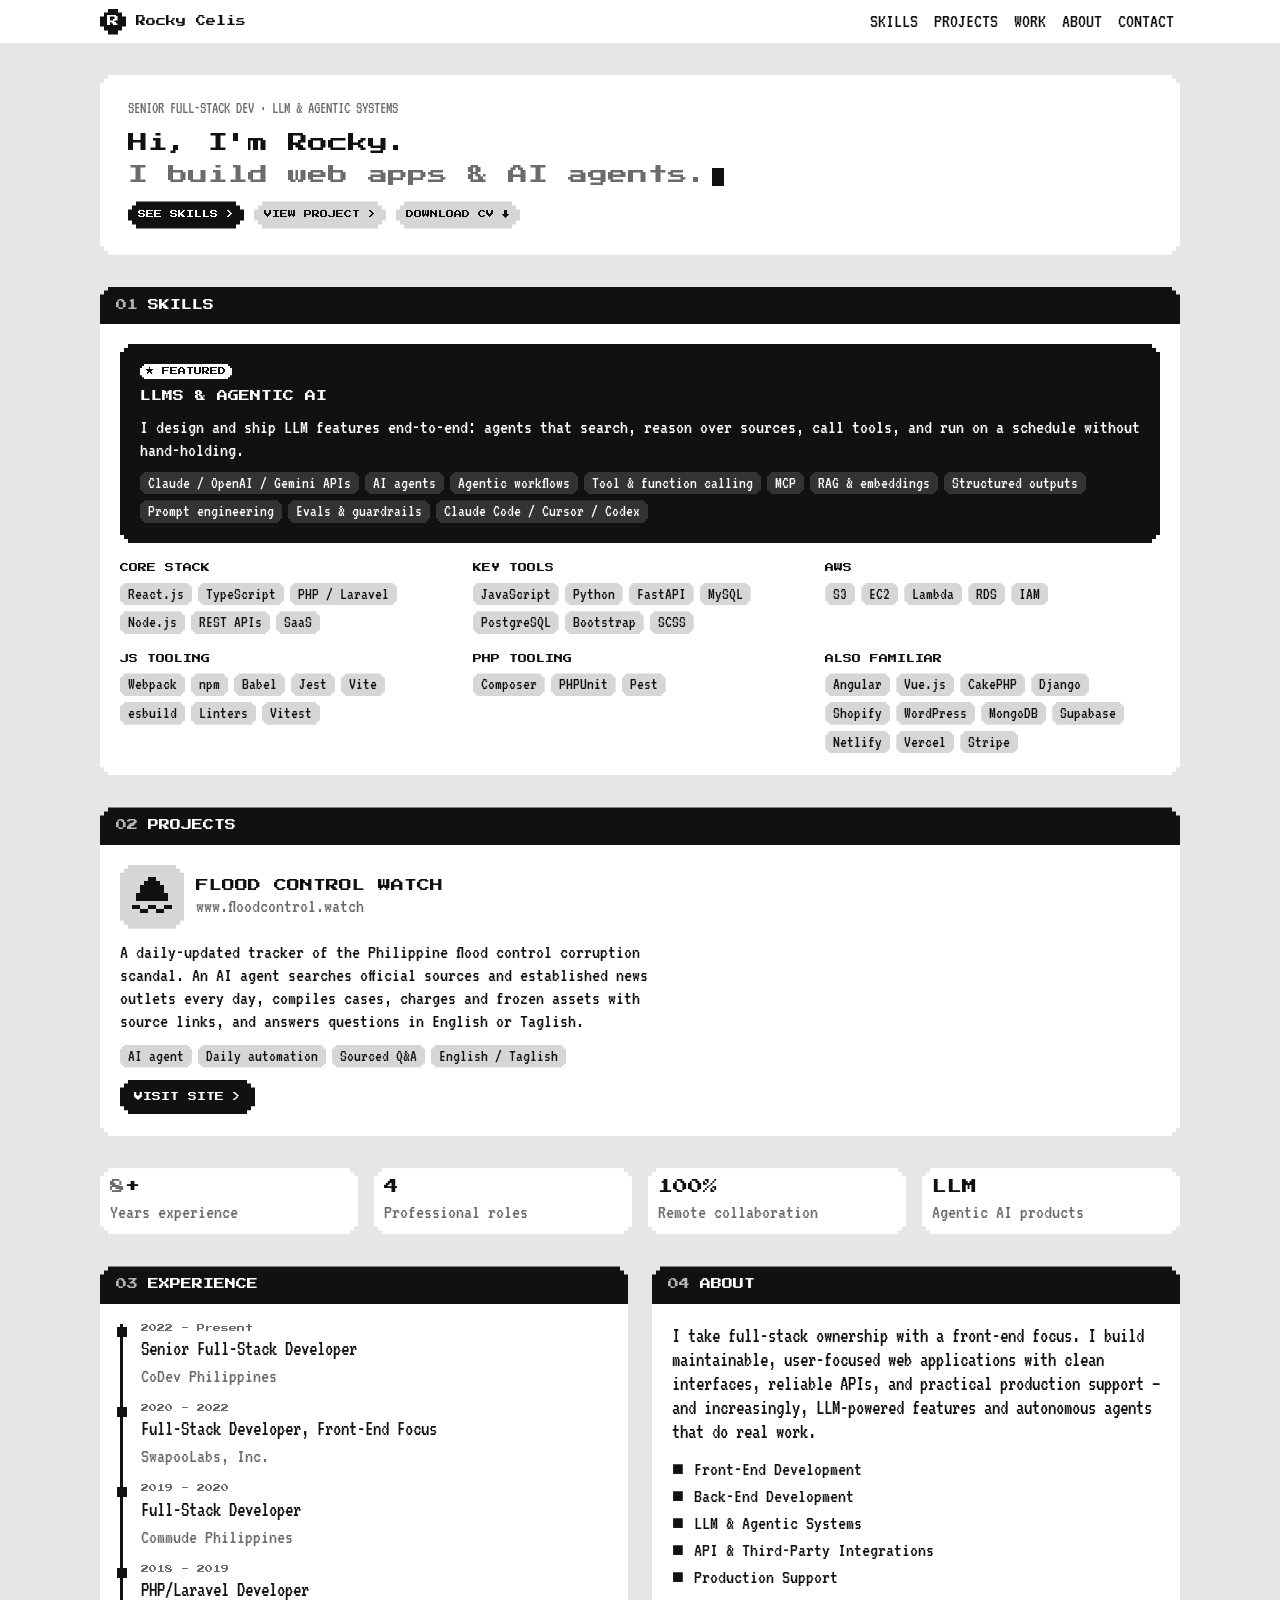
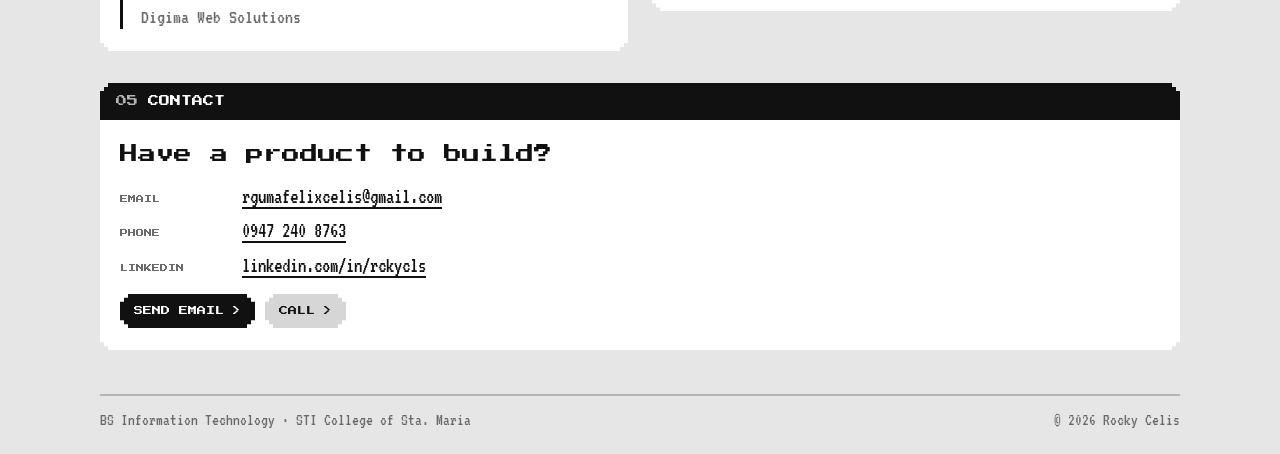
==== pixel/index.html @ 2d607557 "Simplify hero and show skills before projects Remove the R logo from the hero, shrink the hero text " ====
<!DOCTYPE html>
<html lang="en">
  <head>
    <meta charset="UTF-8" />
    <meta name="viewport" content="width=device-width, initial-scale=1.0" />
    <meta name="description" content="Rocky Celis is a senior full-stack developer building production web apps and LLM-powered, agentic products." />
    <title>Rocky Celis | Senior Full-Stack Developer</title>
    <link rel="icon" type="image/png" href="../assets/rocky-celis-logo.png" />
    <link rel="preconnect" href="https://fonts.googleapis.com" />
    <link rel="preconnect" href="https://fonts.gstatic.com" crossorigin />
    <link href="https://fonts.googleapis.com/css2?family=Press+Start+2P&family=VT323&display=swap" rel="stylesheet" />
    <link rel="stylesheet" href="styles.css" />
  </head>
  <body>
    <header class="site-header">
      <div class="wrap header-inner">
        <a class="brand" href="#top" aria-label="Rocky Celis home">
          <span class="brand-mark" aria-hidden="true">R</span>
          <span>Rocky Celis</span>
        </a>
        <nav class="site-nav" aria-label="Primary navigation">
          <a href="#skills">Skills</a><a href="#projects">Projects</a><a href="#experience">Work</a><a href="#about">About</a><a href="#contact">Contact</a>
        </nav>
      </div>
    </header>

    <main id="top" class="wrap">
      <section class="hero box" aria-labelledby="hero-title">
        <div class="hero-copy">
          <p class="eyebrow">Senior full-stack dev &middot; LLM &amp; agentic systems</p>
          <h1 id="hero-title">Hi, I&apos;m Rocky.<br /><span class="hero-line">I build web apps &amp; AI <span class="nowrap">agents.<span class="cursor" aria-hidden="true"></span></span></span></h1>
          <div class="actions">
            <a class="btn btn-dark" href="#skills">See skills <span aria-hidden="true">&gt;</span></a>
            <a class="btn" href="#projects">View project <span aria-hidden="true">&gt;</span></a>
            <a class="btn" href="../assets/Rocky_Celis_CV.pdf" download>Download CV <span aria-hidden="true">&#8595;</span></a>
          </div>
        </div>
      </section>

      <section id="skills" class="box panel">
        <h2 class="panel-title"><span>01</span>Skills</h2>
        <div class="panel-body skill-grid">
          <div class="featured">
            <p class="badge">&#9733; Featured</p>
            <h3>LLMs &amp; Agentic AI</h3>
            <p>I design and ship LLM features end-to-end: agents that search, reason over sources, call tools, and run on a schedule without hand-holding.</p>
            <div class="tags"><span>Claude / OpenAI / Gemini APIs</span><span>AI agents</span><span>Agentic workflows</span><span>Tool &amp; function calling</span><span>MCP</span><span>RAG &amp; embeddings</span><span>Structured outputs</span><span>Prompt engineering</span><span>Evals &amp; guardrails</span><span>Claude Code / Cursor / Codex</span></div>
          </div>
          <div class="skill-row"><h3>Core stack</h3><div class="tags"><span>React.js</span><span>TypeScript</span><span>PHP / Laravel</span><span>Node.js</span><span>REST APIs</span><span>SaaS</span></div></div>
          <div class="skill-row"><h3>Key tools</h3><div class="tags"><span>JavaScript</span><span>Python</span><span>FastAPI</span><span>MySQL</span><span>PostgreSQL</span><span>Bootstrap</span><span>SCSS</span></div></div>
          <div class="skill-row"><h3>AWS</h3><div class="tags"><span>S3</span><span>EC2</span><span>Lambda</span><span>RDS</span><span>IAM</span></div></div>
          <div class="skill-row"><h3>JS tooling</h3><div class="tags"><span>Webpack</span><span>npm</span><span>Babel</span><span>Jest</span><span>Vite</span><span>esbuild</span><span>Linters</span><span>Vitest</span></div></div>
          <div class="skill-row"><h3>PHP tooling</h3><div class="tags"><span>Composer</span><span>PHPUnit</span><span>Pest</span></div></div>
          <div class="skill-row"><h3>Also familiar</h3><div class="tags"><span>Angular</span><span>Vue.js</span><span>CakePHP</span><span>Django</span><span>Shopify</span><span>WordPress</span><span>MongoDB</span><span>Supabase</span><span>Netlify</span><span>Vercel</span><span>Stripe</span></div></div>
        </div>
      </section>

      <section id="projects" class="box panel">
        <h2 class="panel-title"><span>02</span>Projects</h2>
        <div class="panel-body">
          <article class="project">
            <div class="project-head">
              <div class="project-icon" aria-hidden="true">
                <svg viewBox="0 0 12 12" shape-rendering="crispEdges">
                  <rect x="5" y="1" width="2" height="1" /><rect x="4" y="2" width="4" height="1" /><rect x="3" y="3" width="6" height="2" /><rect x="2" y="5" width="8" height="2" />
                  <rect x="1" y="8" width="2" height="1" /><rect x="3" y="9" width="2" height="1" /><rect x="5" y="8" width="2" height="1" /><rect x="7" y="9" width="2" height="1" /><rect x="9" y="8" width="2" height="1" />
                </svg>
              </div>
              <div>
                <h3>Flood Control Watch</h3>
                <p class="project-url">www.floodcontrol.watch</p>
              </div>
            </div>
            <p>A daily-updated tracker of the Philippine flood control corruption scandal. An AI agent searches official sources and established news outlets every day, compiles cases, charges and frozen assets with source links, and answers questions in English or Taglish.</p>
            <div class="tags"><span>AI agent</span><span>Daily automation</span><span>Sourced Q&amp;A</span><span>English / Taglish</span></div>
            <a class="btn btn-dark" href="https://www.floodcontrol.watch" target="_blank" rel="noreferrer">Visit site <span aria-hidden="true">&gt;</span></a>
          </article>
        </div>
      </section>

      <section class="stats" aria-label="Career highlights">
        <div class="box"><strong><span data-experience-start="2018">8</span>+</strong><span>Years experience</span></div>
        <div class="box"><strong>4</strong><span>Professional roles</span></div>
        <div class="box"><strong>100%</strong><span>Remote collaboration</span></div>
        <div class="box"><strong>LLM</strong><span>Agentic AI products</span></div>
      </section>

      <div class="work-grid">
        <section id="experience" class="box panel">
          <h2 class="panel-title"><span>03</span>Experience</h2>
          <div class="panel-body">
            <ol class="timeline">
              <li><span>2022 - Present</span><strong>Senior Full-Stack Developer</strong><p>CoDev Philippines</p></li>
              <li><span>2020 - 2022</span><strong>Full-Stack Developer, Front-End Focus</strong><p>SwapooLabs, Inc.</p></li>
              <li><span>2019 - 2020</span><strong>Full-Stack Developer</strong><p>Commude Philippines</p></li>
              <li><span>2018 - 2019</span><strong>PHP/Laravel Developer</strong><p>Digima Web Solutions</p></li>
            </ol>
          </div>
        </section>

        <section id="about" class="box panel">
          <h2 class="panel-title"><span>04</span>About</h2>
          <div class="panel-body about">
            <p class="lead">I take full-stack ownership with a front-end focus. I build maintainable, user-focused web applications with clean interfaces, reliable APIs, and practical production support &mdash; and increasingly, LLM-powered features and autonomous agents that do real work.</p>
            <ul class="checklist">
              <li>Front-End Development</li>
              <li>Back-End Development</li>
              <li>LLM &amp; Agentic Systems</li>
              <li>API &amp; Third-Party Integrations</li>
              <li>Production Support</li>
            </ul>
          </div>
        </section>
      </div>

      <section id="contact" class="box panel">
        <h2 class="panel-title"><span>05</span>Contact</h2>
        <div class="panel-body contact">
          <p class="contact-cta">Have a product to build?</p>
          <dl class="contact-list">
            <div><dt>Email</dt><dd><a href="mailto:rgumafelixcelis@gmail.com">rgumafelixcelis@gmail.com</a></dd></div>
            <div><dt>Phone</dt><dd><a href="tel:+639472408763">0947 240 8763</a></dd></div>
            <div><dt>LinkedIn</dt><dd><a href="https://linkedin.com/in/rckycls/" target="_blank" rel="noreferrer">linkedin.com/in/rckycls</a></dd></div>
          </dl>
          <div class="actions">
            <a class="btn btn-dark" href="mailto:rgumafelixcelis@gmail.com">Send email <span aria-hidden="true">&gt;</span></a>
            <a class="btn" href="tel:+639472408763">Call <span aria-hidden="true">&gt;</span></a>
          </div>
        </div>
      </section>
    </main>

    <footer class="wrap site-footer">
      <span>BS Information Technology &middot; STI College of Sta. Maria</span>
      <span>&copy; <span data-current-year>2026</span> Rocky Celis</span>
    </footer>

    <script>
      document.querySelectorAll("[data-current-year]").forEach((el) => (el.textContent = new Date().getFullYear()));
      document.querySelectorAll("[data-experience-start]").forEach((el) => (el.textContent = new Date().getFullYear() - Number(el.dataset.experienceStart)));
    </script>
  </body>
</html>
---- pixel/styles.css ----
/* Flat pixel theme — black, white and grays. Mobile first. */

:root {
  --ink: #111111;
  --paper: #ffffff;
  --bg: #e6e6e6;
  --g1: #d6d6d6;
  --g2: #b4b4b4;
  --g3: #6b6b6b;
  --g4: #333333;
  --px: 2px;
  --step: 3px;
  --head: "Press Start 2P", ui-monospace, monospace;
  --body: "VT323", ui-monospace, monospace;
}

@media (min-width: 768px) {
  :root {
    --px: 3px;
    --step: 4px;
  }
}

*,
*::before,
*::after {
  box-sizing: border-box;
}

html {
  scroll-behavior: smooth;
  scroll-padding-top: 100px;
}

body {
  margin: 0;
  background: var(--bg);
  color: var(--ink);
  font-family: var(--body);
  font-size: 19px;
  line-height: 1.15;
  -webkit-font-smoothing: none;
  font-smooth: never;
}

::selection {
  background: var(--ink);
  color: var(--paper);
}

a {
  color: inherit;
}

h1,
h2,
h3,
p {
  margin: 0;
}

:focus-visible {
  outline: var(--px) dashed var(--ink);
  outline-offset: calc(var(--px) * 2);
}

.wrap {
  width: min(100% - 32px, 1080px);
  margin-inline: auto;
}

/* ---------- pixel primitives ---------- */

/* Flat blocks with stepped "pixel" corners — no borders, bevels or shadows. */
.box,
.btn,
.featured,
.tags span,
.badge,
.brand-mark,
.project-icon {
  --s1: var(--step);
  --s2: calc(var(--step) * 2);
  clip-path: polygon(
    0 var(--s2), var(--s1) var(--s2), var(--s1) var(--s1), var(--s2) var(--s1), var(--s2) 0,
    calc(100% - var(--s2)) 0, calc(100% - var(--s2)) var(--s1), calc(100% - var(--s1)) var(--s1), calc(100% - var(--s1)) var(--s2), 100% var(--s2),
    100% calc(100% - var(--s2)), calc(100% - var(--s1)) calc(100% - var(--s2)), calc(100% - var(--s1)) calc(100% - var(--s1)), calc(100% - var(--s2)) calc(100% - var(--s1)), calc(100% - var(--s2)) 100%,
    var(--s2) 100%, var(--s2) calc(100% - var(--s1)), var(--s1) calc(100% - var(--s1)), var(--s1) calc(100% - var(--s2)), 0 calc(100% - var(--s2))
  );
}

.tags span,
.badge {
  --step: 2px;
}

.box {
  background: var(--paper);
}

.btn {
  display: inline-flex;
  align-items: center;
  justify-content: center;
  gap: 8px;
  padding: 11px 14px;
  background: var(--g1);
  color: var(--ink);
  font-family: var(--head);
  font-size: 9px;
  line-height: 1.4;
  text-transform: uppercase;
  text-decoration: none;
}

.btn:hover {
  background: var(--g2);
}

.btn-dark {
  background: var(--ink);
  color: var(--paper);
}

.btn-dark:hover {
  background: var(--g4);
}

/* clip-path hides outlines, so show focus with an inverted block instead. */
.btn:focus-visible {
  outline: none;
  background: var(--g3);
  color: var(--paper);
  text-decoration: underline;
}

.actions {
  display: flex;
  flex-wrap: wrap;
  gap: 10px;
}

.tags {
  display: flex;
  flex-wrap: wrap;
  align-items: flex-start;
  align-content: flex-start;
  gap: 6px;
}

.tags span {
  padding: 2px 8px;
  background: var(--g1);
  font-size: 17px;
  line-height: 1.1;
}

/* ---------- header ---------- */

.site-header {
  position: sticky;
  top: 0;
  z-index: 10;
  background: var(--paper);
}

.header-inner {
  display: flex;
  flex-wrap: wrap;
  align-items: center;
  justify-content: space-between;
  gap: 6px 20px;
  padding-block: 8px;
}

.brand {
  display: inline-flex;
  align-items: center;
  gap: 10px;
  font-family: var(--head);
  font-size: 10px;
  text-decoration: none;
}

.brand-mark {
  display: grid;
  place-items: center;
  width: 26px;
  height: 26px;
  background: var(--ink);
  color: var(--paper);
  font-size: 12px;
}

.site-nav {
  display: flex;
  width: 100%;
  gap: 4px;
  overflow-x: auto;
  scrollbar-width: none;
}

.site-nav::-webkit-scrollbar {
  display: none;
}

.site-nav a {
  flex: 1 0 auto;
  padding: 2px 4px;
  text-align: center;
  text-decoration: none;
  text-transform: uppercase;
  font-size: 18px;
}

.site-nav a:hover {
  background: var(--ink);
  color: var(--paper);
}

/* ---------- layout ---------- */

main {
  display: grid;
  gap: 24px;
  padding-block: 20px 32px;
}

.panel-title {
  display: flex;
  align-items: center;
  gap: 10px;
  padding: 9px 12px;
  background: var(--ink);
  color: var(--paper);
  font-family: var(--head);
  font-size: 10px;
  font-weight: 400;
  line-height: 1.4;
  text-transform: uppercase;
}

.panel-title span {
  color: var(--g2);
}

.panel-body {
  padding: 14px 14px 18px;
}

h3 {
  font-family: var(--head);
  font-size: 9px;
  font-weight: 400;
  line-height: 1.5;
  text-transform: uppercase;
}

/* ---------- hero ---------- */

.hero {
  padding: 14px 14px 16px;
}

.hero .btn {
  padding: 8px 10px;
  font-size: 8px;
}


.hero-copy {
  display: grid;
  gap: 10px;
}

.eyebrow {
  color: var(--g3);
  font-size: 16px;
  text-transform: uppercase;
}

h1 {
  font-family: var(--head);
  font-size: clamp(12px, 3.4vw, 20px);
  font-weight: 400;
  line-height: 1.6;
}

.nowrap {
  white-space: nowrap;
}

.hero-line {
  color: var(--g3);
}

.cursor {
  display: inline-block;
  width: 0.6em;
  height: 0.9em;
  margin-left: 0.2em;
  background: var(--ink);
  vertical-align: -0.05em;
  animation: blink 1s steps(1) infinite;
}

@keyframes blink {
  50% {
    opacity: 0;
  }
}

/* ---------- stats ---------- */

.stats {
  display: grid;
  grid-template-columns: repeat(2, minmax(0, 1fr));
  gap: 16px;
}

.stats > div {
  display: grid;
  gap: 6px;
  padding: 10px;
}

.stats strong {
  font-family: var(--head);
  font-size: 13px;
  font-weight: 400;
}

.stats span {
  color: var(--g3);
}

/* ---------- about ---------- */

.about {
  display: grid;
  gap: 14px;
}

.lead {
  font-size: 21px;
}

.checklist {
  display: grid;
  gap: 4px;
  margin: 0;
  padding: 0;
  list-style: none;
}

.checklist li::before {
  content: "\25A0";
  margin-right: 10px;
}

/* ---------- skills ---------- */

.skill-grid {
  display: grid;
  gap: 18px;
}

.featured {
  display: grid;
  gap: 10px;
  padding: 14px;
  background: var(--ink);
  color: var(--paper);
}

.featured h3 {
  font-size: 11px;
}

.featured .tags span {
  background: var(--g4);
  color: var(--paper);
}

.badge {
  justify-self: start;
  padding: 3px 6px;
  background: var(--paper);
  color: var(--ink);
  font-family: var(--head);
  font-size: 8px;
  text-transform: uppercase;
}

.skill-row {
  display: grid;
  align-content: start;
  gap: 8px;
}

/* ---------- experience ---------- */

.work-grid {
  display: grid;
  gap: 24px;
}

.timeline {
  display: grid;
  gap: 16px;
  margin: 0;
  padding: 0 0 0 18px;
  list-style: none;
  border-left: var(--px) solid var(--ink);
}

.timeline li {
  position: relative;
  display: grid;
  gap: 4px;
}

.timeline li::before {
  content: "";
  position: absolute;
  top: 3px;
  left: calc(-18px - var(--px) / 2 - 5px);
  width: 10px;
  height: 10px;
  background: var(--ink);
}

.timeline span {
  font-family: var(--head);
  font-size: 8px;
  color: var(--g3);
}

.timeline strong {
  font-weight: 400;
  font-size: 21px;
}

.timeline p {
  color: var(--g3);
}

/* ---------- project ---------- */

.project {
  display: grid;
  gap: 12px;
  justify-items: start;
}

.project-head {
  display: flex;
  align-items: center;
  gap: 12px;
}

.project-icon {
  flex: none;
  width: 44px;
  padding: 5px;
  background: var(--g1);
}

.project-icon svg {
  display: block;
  width: 100%;
  fill: var(--ink);
}

.project h3 {
  font-size: 10px;
}

.project-url {
  color: var(--g3);
  overflow-wrap: anywhere;
}

/* ---------- contact ---------- */

.contact {
  display: grid;
  gap: 16px;
}

.contact-cta {
  font-family: var(--head);
  font-size: clamp(12px, 3.4vw, 18px);
  line-height: 1.6;
}

.contact-list {
  display: grid;
  gap: 10px;
  margin: 0;
}

.contact-list div {
  display: grid;
  gap: 2px;
}

.contact-list dt {
  font-family: var(--head);
  font-size: 8px;
  color: var(--g3);
  text-transform: uppercase;
}

.contact-list dd {
  margin: 0;
  font-size: 21px;
  overflow-wrap: anywhere;
}

.contact-list a {
  text-decoration-thickness: 2px;
  text-underline-offset: 4px;
}

.contact-list a:hover {
  background: var(--ink);
  color: var(--paper);
  text-decoration: none;
}

/* ---------- footer ---------- */

.site-footer {
  display: flex;
  flex-wrap: wrap;
  justify-content: space-between;
  gap: 6px 24px;
  padding: 14px 0 24px;
  border-top: 2px solid var(--g2);
  color: var(--g3);
  font-size: 17px;
}

/* ---------- tablet ---------- */

@media (min-width: 640px) {
  .stats {
    grid-template-columns: repeat(4, minmax(0, 1fr));
  }

  .site-nav {
    width: auto;
  }

  .site-nav a {
    flex: none;
    padding-inline: 6px;
    font-size: 20px;
  }
}

@media (min-width: 768px) {
  body {
    font-size: 20px;
  }

  main {
    gap: 32px;
    padding-block: 32px 44px;
  }

  .panel-title {
    font-size: 11px;
    padding: 11px 16px;
  }

  .panel-body {
    padding: 20px 20px 22px;
  }

  .hero {
    padding: 18px 20px 20px;
  }

  .stats strong {
    font-size: 15px;
  }

  .skill-grid {
    grid-template-columns: repeat(2, minmax(0, 1fr));
  }

  .featured {
    grid-column: 1 / -1;
    padding: 20px;
  }

  .project-icon {
    width: 64px;
    padding: 8px;
  }

  .project h3 {
    font-size: 13px;
  }

  .project > p {
    max-width: 68ch;
  }

  .contact-list div {
    grid-template-columns: 120px 1fr;
    align-items: baseline;
  }
}

/* ---------- desktop ---------- */

@media (min-width: 1024px) {
  .hero {
    padding: 24px 28px 26px;
  }

  .skill-grid {
    grid-template-columns: repeat(3, minmax(0, 1fr));
  }

  .work-grid {
    grid-template-columns: repeat(2, minmax(0, 1fr));
    align-items: start;
  }
}

@media (prefers-reduced-motion: reduce) {
  html {
    scroll-behavior: auto;
  }

  .cursor {
    animation: none;
  }
}
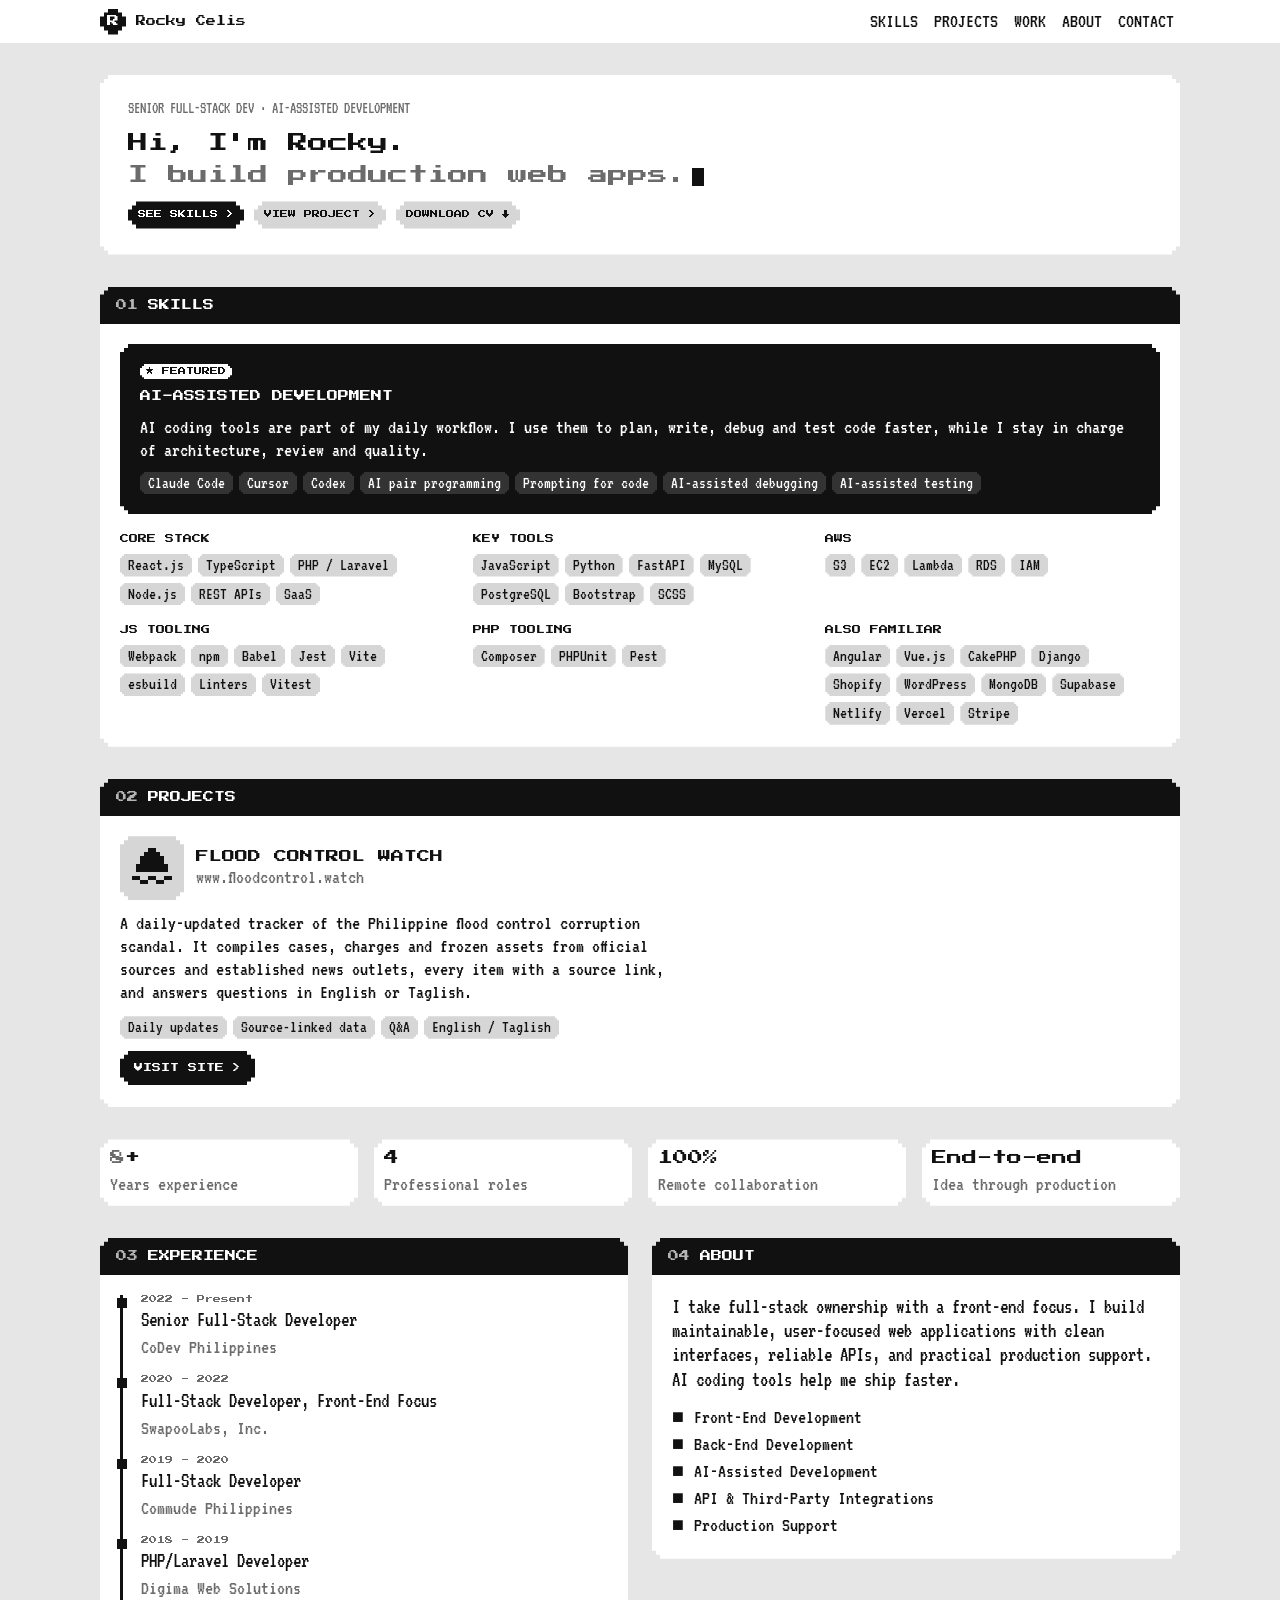
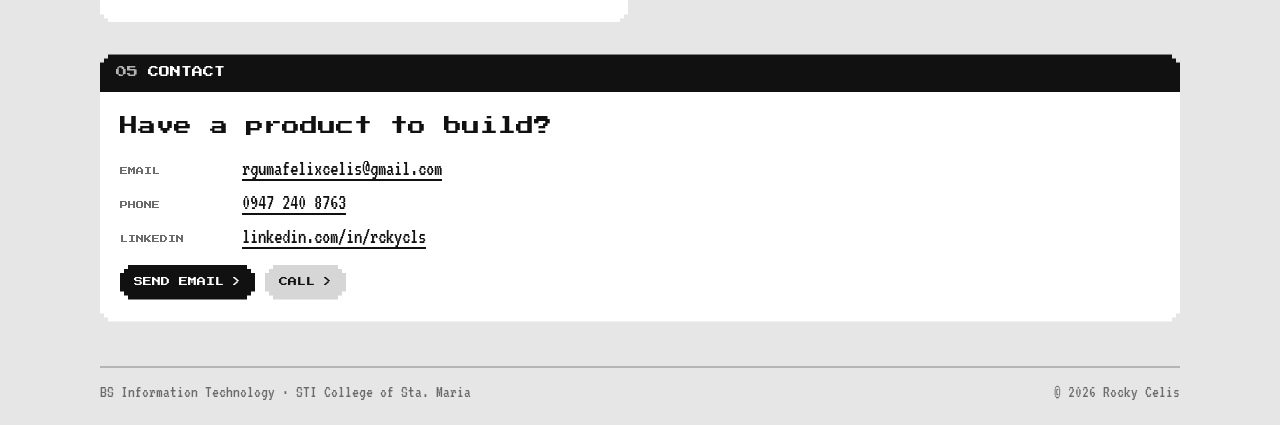
==== commit 22b60e33: "Describe AI work as AI-assisted development, not agent building Replace claims about building AI age" ====
--- a/pixel/index.html
+++ b/pixel/index.html
@@ -3,9 +3,11 @@
   <head>
     <meta charset="UTF-8" />
     <meta name="viewport" content="width=device-width, initial-scale=1.0" />
-    <meta name="description" content="Rocky Celis is a senior full-stack developer building production web apps and LLM-powered, agentic products." />
+    <meta name="description" content="Rocky Celis is a senior full-stack developer building production web apps with React, TypeScript, Laravel and Node.js, using AI coding tools to ship faster." />
     <title>Rocky Celis | Senior Full-Stack Developer</title>
-    <link rel="icon" type="image/png" href="../assets/rocky-celis-logo.png" />
+    <link rel="icon" type="image/png" sizes="44x44" href="favicon.png" />
+    <link rel="icon" type="image/svg+xml" href="favicon.svg" />
+    <link rel="apple-touch-icon" href="apple-touch-icon.png" />
     <link rel="preconnect" href="https://fonts.googleapis.com" />
     <link rel="preconnect" href="https://fonts.gstatic.com" crossorigin />
     <link href="https://fonts.googleapis.com/css2?family=Press+Start+2P&family=VT323&display=swap" rel="stylesheet" />
@@ -27,8 +29,8 @@
     <main id="top" class="wrap">
       <section class="hero box" aria-labelledby="hero-title">
         <div class="hero-copy">
-          <p class="eyebrow">Senior full-stack dev &middot; LLM &amp; agentic systems</p>
-          <h1 id="hero-title">Hi, I&apos;m Rocky.<br /><span class="hero-line">I build web apps &amp; AI <span class="nowrap">agents.<span class="cursor" aria-hidden="true"></span></span></span></h1>
+          <p class="eyebrow">Senior full-stack dev &middot; AI-assisted development</p>
+          <h1 id="hero-title">Hi, I&apos;m Rocky.<br /><span class="hero-line">I build production web <span class="nowrap">apps.<span class="cursor" aria-hidden="true"></span></span></span></h1>
           <div class="actions">
             <a class="btn btn-dark" href="#skills">See skills <span aria-hidden="true">&gt;</span></a>
             <a class="btn" href="#projects">View project <span aria-hidden="true">&gt;</span></a>
@@ -42,9 +44,9 @@
         <div class="panel-body skill-grid">
           <div class="featured">
             <p class="badge">&#9733; Featured</p>
-            <h3>LLMs &amp; Agentic AI</h3>
-            <p>I design and ship LLM features end-to-end: agents that search, reason over sources, call tools, and run on a schedule without hand-holding.</p>
-            <div class="tags"><span>Claude / OpenAI / Gemini APIs</span><span>AI agents</span><span>Agentic workflows</span><span>Tool &amp; function calling</span><span>MCP</span><span>RAG &amp; embeddings</span><span>Structured outputs</span><span>Prompt engineering</span><span>Evals &amp; guardrails</span><span>Claude Code / Cursor / Codex</span></div>
+            <h3>AI-Assisted Development</h3>
+            <p>AI coding tools are part of my daily workflow. I use them to plan, write, debug and test code faster, while I stay in charge of architecture, review and quality.</p>
+            <div class="tags"><span>Claude Code</span><span>Cursor</span><span>Codex</span><span>AI pair programming</span><span>Prompting for code</span><span>AI-assisted debugging</span><span>AI-assisted testing</span></div>
           </div>
           <div class="skill-row"><h3>Core stack</h3><div class="tags"><span>React.js</span><span>TypeScript</span><span>PHP / Laravel</span><span>Node.js</span><span>REST APIs</span><span>SaaS</span></div></div>
           <div class="skill-row"><h3>Key tools</h3><div class="tags"><span>JavaScript</span><span>Python</span><span>FastAPI</span><span>MySQL</span><span>PostgreSQL</span><span>Bootstrap</span><span>SCSS</span></div></div>
@@ -71,8 +73,8 @@
                 <p class="project-url">www.floodcontrol.watch</p>
               </div>
             </div>
-            <p>A daily-updated tracker of the Philippine flood control corruption scandal. An AI agent searches official sources and established news outlets every day, compiles cases, charges and frozen assets with source links, and answers questions in English or Taglish.</p>
-            <div class="tags"><span>AI agent</span><span>Daily automation</span><span>Sourced Q&amp;A</span><span>English / Taglish</span></div>
+            <p>A daily-updated tracker of the Philippine flood control corruption scandal. It compiles cases, charges and frozen assets from official sources and established news outlets, every item with a source link, and answers questions in English or Taglish.</p>
+            <div class="tags"><span>Daily updates</span><span>Source-linked data</span><span>Q&amp;A</span><span>English / Taglish</span></div>
             <a class="btn btn-dark" href="https://www.floodcontrol.watch" target="_blank" rel="noreferrer">Visit site <span aria-hidden="true">&gt;</span></a>
           </article>
         </div>
@@ -82,7 +84,7 @@
         <div class="box"><strong><span data-experience-start="2018">8</span>+</strong><span>Years experience</span></div>
         <div class="box"><strong>4</strong><span>Professional roles</span></div>
         <div class="box"><strong>100%</strong><span>Remote collaboration</span></div>
-        <div class="box"><strong>LLM</strong><span>Agentic AI products</span></div>
+        <div class="box"><strong>End-to-end</strong><span>Idea through production</span></div>
       </section>
 
       <div class="work-grid">
@@ -101,11 +103,11 @@
         <section id="about" class="box panel">
           <h2 class="panel-title"><span>04</span>About</h2>
           <div class="panel-body about">
-            <p class="lead">I take full-stack ownership with a front-end focus. I build maintainable, user-focused web applications with clean interfaces, reliable APIs, and practical production support &mdash; and increasingly, LLM-powered features and autonomous agents that do real work.</p>
+            <p class="lead">I take full-stack ownership with a front-end focus. I build maintainable, user-focused web applications with clean interfaces, reliable APIs, and practical production support. AI coding tools help me ship faster.</p>
             <ul class="checklist">
               <li>Front-End Development</li>
               <li>Back-End Development</li>
-              <li>LLM &amp; Agentic Systems</li>
+              <li>AI-Assisted Development</li>
               <li>API &amp; Third-Party Integrations</li>
               <li>Production Support</li>
             </ul>
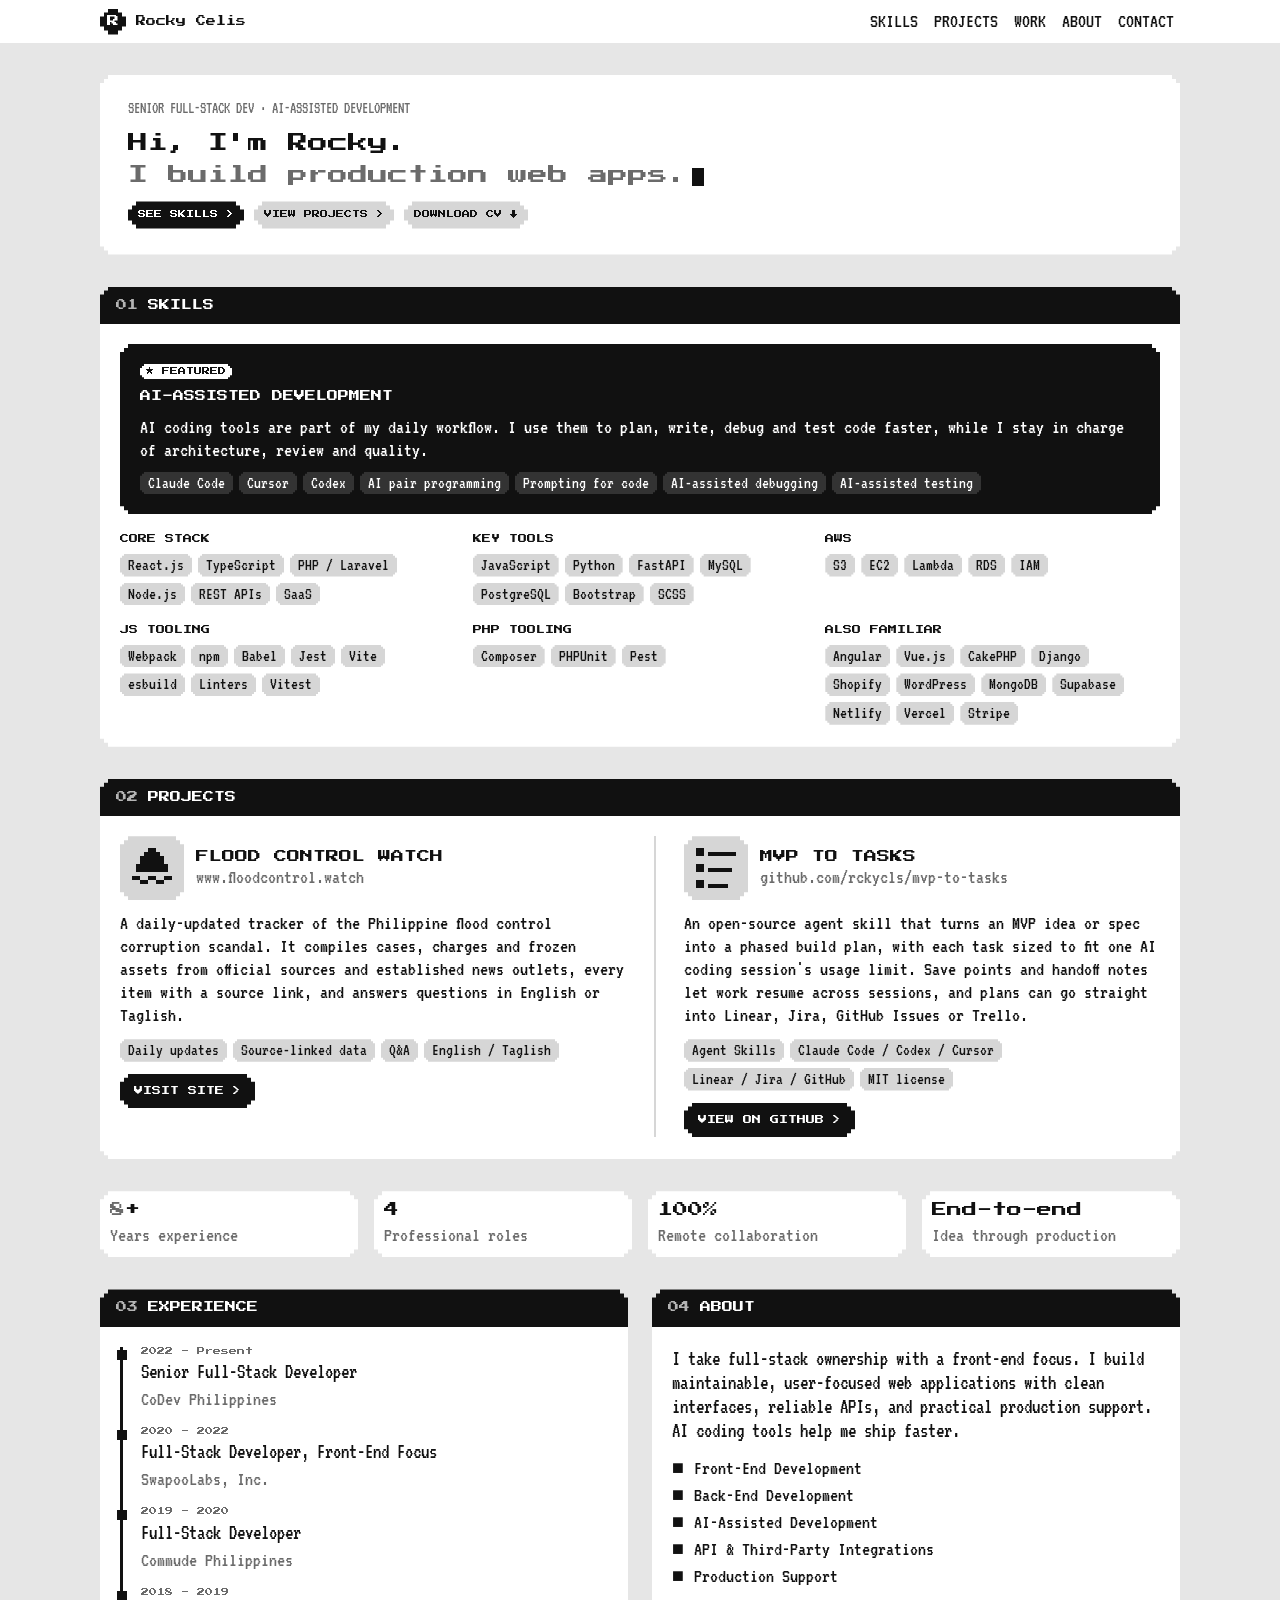
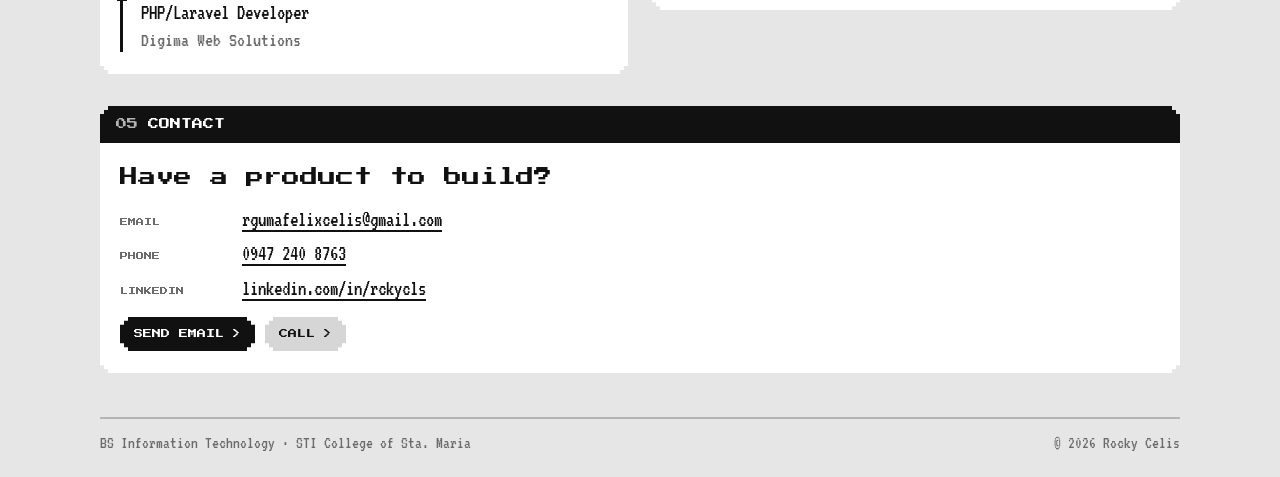
==== commit cf74d0ea: "Add MVP to Tasks project to site and CV Show projects side by side on tablet and desktop, and add th" ====
--- a/pixel/index.html
+++ b/pixel/index.html
@@ -33,8 +33,8 @@
           <h1 id="hero-title">Hi, I&apos;m Rocky.<br /><span class="hero-line">I build production web <span class="nowrap">apps.<span class="cursor" aria-hidden="true"></span></span></span></h1>
           <div class="actions">
             <a class="btn btn-dark" href="#skills">See skills <span aria-hidden="true">&gt;</span></a>
-            <a class="btn" href="#projects">View project <span aria-hidden="true">&gt;</span></a>
-            <a class="btn" href="../assets/Rocky_Celis_CV.pdf" download>Download CV <span aria-hidden="true">&#8595;</span></a>
+            <a class="btn" href="#projects">View projects <span aria-hidden="true">&gt;</span></a>
+            <a class="btn" href="Rocky_Celis_CV.pdf" download="Rocky_Celis_CV.pdf">Download CV <span aria-hidden="true">&#8595;</span></a>
           </div>
         </div>
       </section>
@@ -59,7 +59,7 @@
 
       <section id="projects" class="box panel">
         <h2 class="panel-title"><span>02</span>Projects</h2>
-        <div class="panel-body">
+        <div class="panel-body project-list">
           <article class="project">
             <div class="project-head">
               <div class="project-icon" aria-hidden="true">
@@ -76,6 +76,25 @@
             <p>A daily-updated tracker of the Philippine flood control corruption scandal. It compiles cases, charges and frozen assets from official sources and established news outlets, every item with a source link, and answers questions in English or Taglish.</p>
             <div class="tags"><span>Daily updates</span><span>Source-linked data</span><span>Q&amp;A</span><span>English / Taglish</span></div>
             <a class="btn btn-dark" href="https://www.floodcontrol.watch" target="_blank" rel="noreferrer">Visit site <span aria-hidden="true">&gt;</span></a>
+          </article>
+
+          <article class="project">
+            <div class="project-head">
+              <div class="project-icon" aria-hidden="true">
+                <svg viewBox="0 0 12 12" shape-rendering="crispEdges">
+                  <rect x="1" y="1" width="2" height="2" /><rect x="4" y="2" width="7" height="1" />
+                  <rect x="1" y="5" width="2" height="2" /><rect x="4" y="6" width="6" height="1" />
+                  <rect x="1" y="9" width="2" height="2" /><rect x="4" y="10" width="5" height="1" />
+                </svg>
+              </div>
+              <div>
+                <h3>MVP to Tasks</h3>
+                <p class="project-url">github.com/rckycls/mvp-to-tasks</p>
+              </div>
+            </div>
+            <p>An open-source agent skill that turns an MVP idea or spec into a phased build plan, with each task sized to fit one AI coding session&apos;s usage limit. Save points and handoff notes let work resume across sessions, and plans can go straight into Linear, Jira, GitHub Issues or Trello.</p>
+            <div class="tags"><span>Agent Skills</span><span>Claude Code / Codex / Cursor</span><span>Linear / Jira / GitHub</span><span>MIT license</span></div>
+            <a class="btn btn-dark" href="https://github.com/rckycls/mvp-to-tasks" target="_blank" rel="noreferrer">View on GitHub <span aria-hidden="true">&gt;</span></a>
           </article>
         </div>
       </section>
--- a/pixel/styles.css
+++ b/pixel/styles.css
@@ -447,10 +447,21 @@
 
 /* ---------- project ---------- */
 
+.project-list {
+  display: grid;
+  gap: 20px;
+}
+
 .project {
   display: grid;
+  align-content: start;
   gap: 12px;
   justify-items: start;
+}
+
+.project + .project {
+  padding-top: 20px;
+  border-top: 2px solid var(--g1);
 }
 
 .project-head {
@@ -605,8 +616,16 @@
     font-size: 13px;
   }
 
-  .project > p {
-    max-width: 68ch;
+  .project-list {
+    grid-template-columns: repeat(2, minmax(0, 1fr));
+    gap: 28px;
+  }
+
+  .project + .project {
+    padding-top: 0;
+    padding-left: 28px;
+    border-top: 0;
+    border-left: 2px solid var(--g1);
   }
 
   .contact-list div {
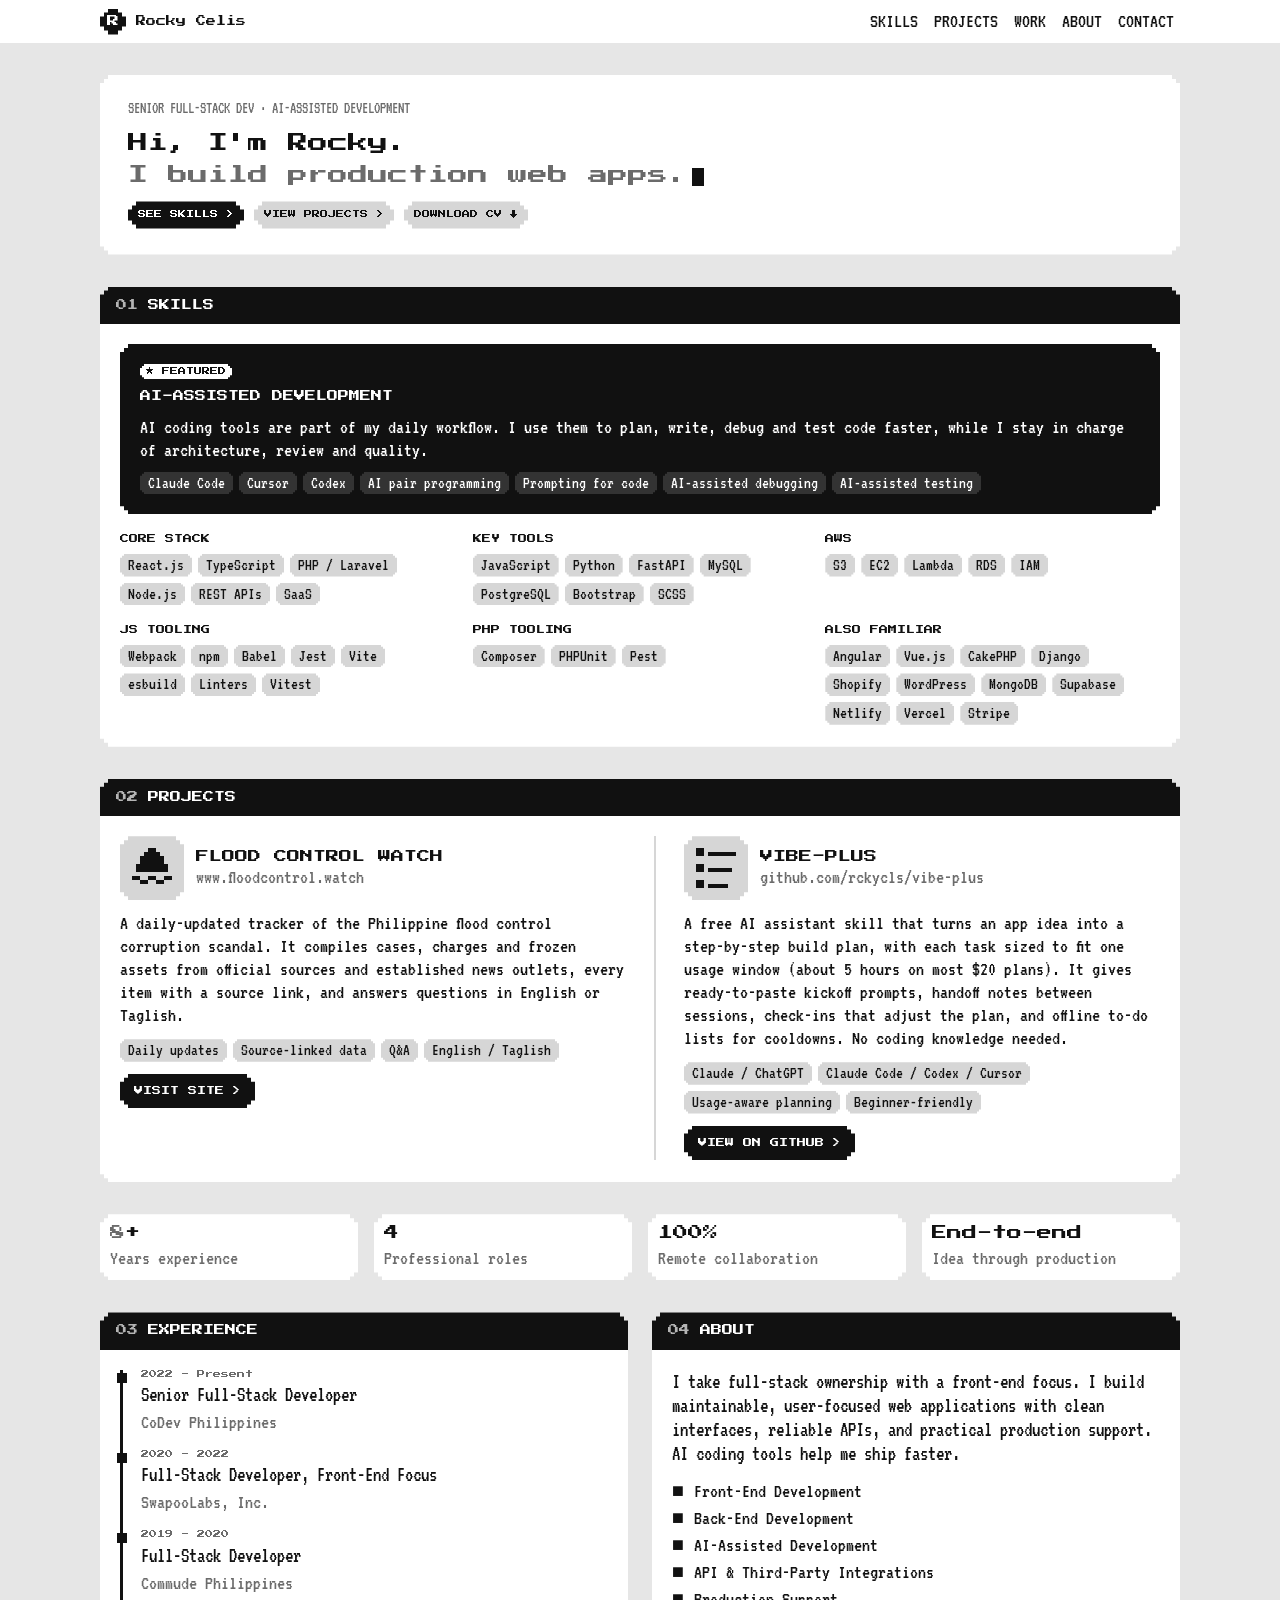
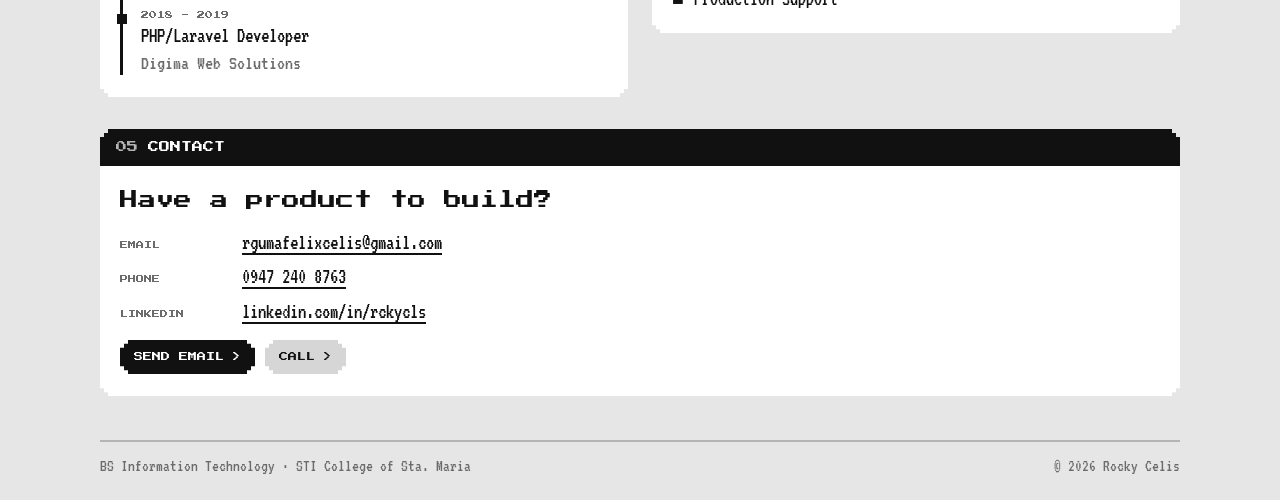
==== commit 4acecf21: "Replace MVP to Tasks with vibe-plus on site and CV Co-Authored-By: Claude Opus 5.5 <noreply@anthropi" ====
--- a/pixel/index.html
+++ b/pixel/index.html
@@ -88,13 +88,13 @@
                 </svg>
               </div>
               <div>
-                <h3>MVP to Tasks</h3>
-                <p class="project-url">github.com/rckycls/mvp-to-tasks</p>
+                <h3>vibe-plus</h3>
+                <p class="project-url">github.com/rckycls/vibe-plus</p>
               </div>
             </div>
-            <p>An open-source agent skill that turns an MVP idea or spec into a phased build plan, with each task sized to fit one AI coding session&apos;s usage limit. Save points and handoff notes let work resume across sessions, and plans can go straight into Linear, Jira, GitHub Issues or Trello.</p>
-            <div class="tags"><span>Agent Skills</span><span>Claude Code / Codex / Cursor</span><span>Linear / Jira / GitHub</span><span>MIT license</span></div>
-            <a class="btn btn-dark" href="https://github.com/rckycls/mvp-to-tasks" target="_blank" rel="noreferrer">View on GitHub <span aria-hidden="true">&gt;</span></a>
+            <p>A free AI assistant skill that turns an app idea into a step-by-step build plan, with each task sized to fit one usage window (about 5 hours on most $20 plans). It gives ready-to-paste kickoff prompts, handoff notes between sessions, check-ins that adjust the plan, and offline to-do lists for cooldowns. No coding knowledge needed.</p>
+            <div class="tags"><span>Claude / ChatGPT</span><span>Claude Code / Codex / Cursor</span><span>Usage-aware planning</span><span>Beginner-friendly</span></div>
+            <a class="btn btn-dark" href="https://github.com/rckycls/vibe-plus" target="_blank" rel="noreferrer">View on GitHub <span aria-hidden="true">&gt;</span></a>
           </article>
         </div>
       </section>
